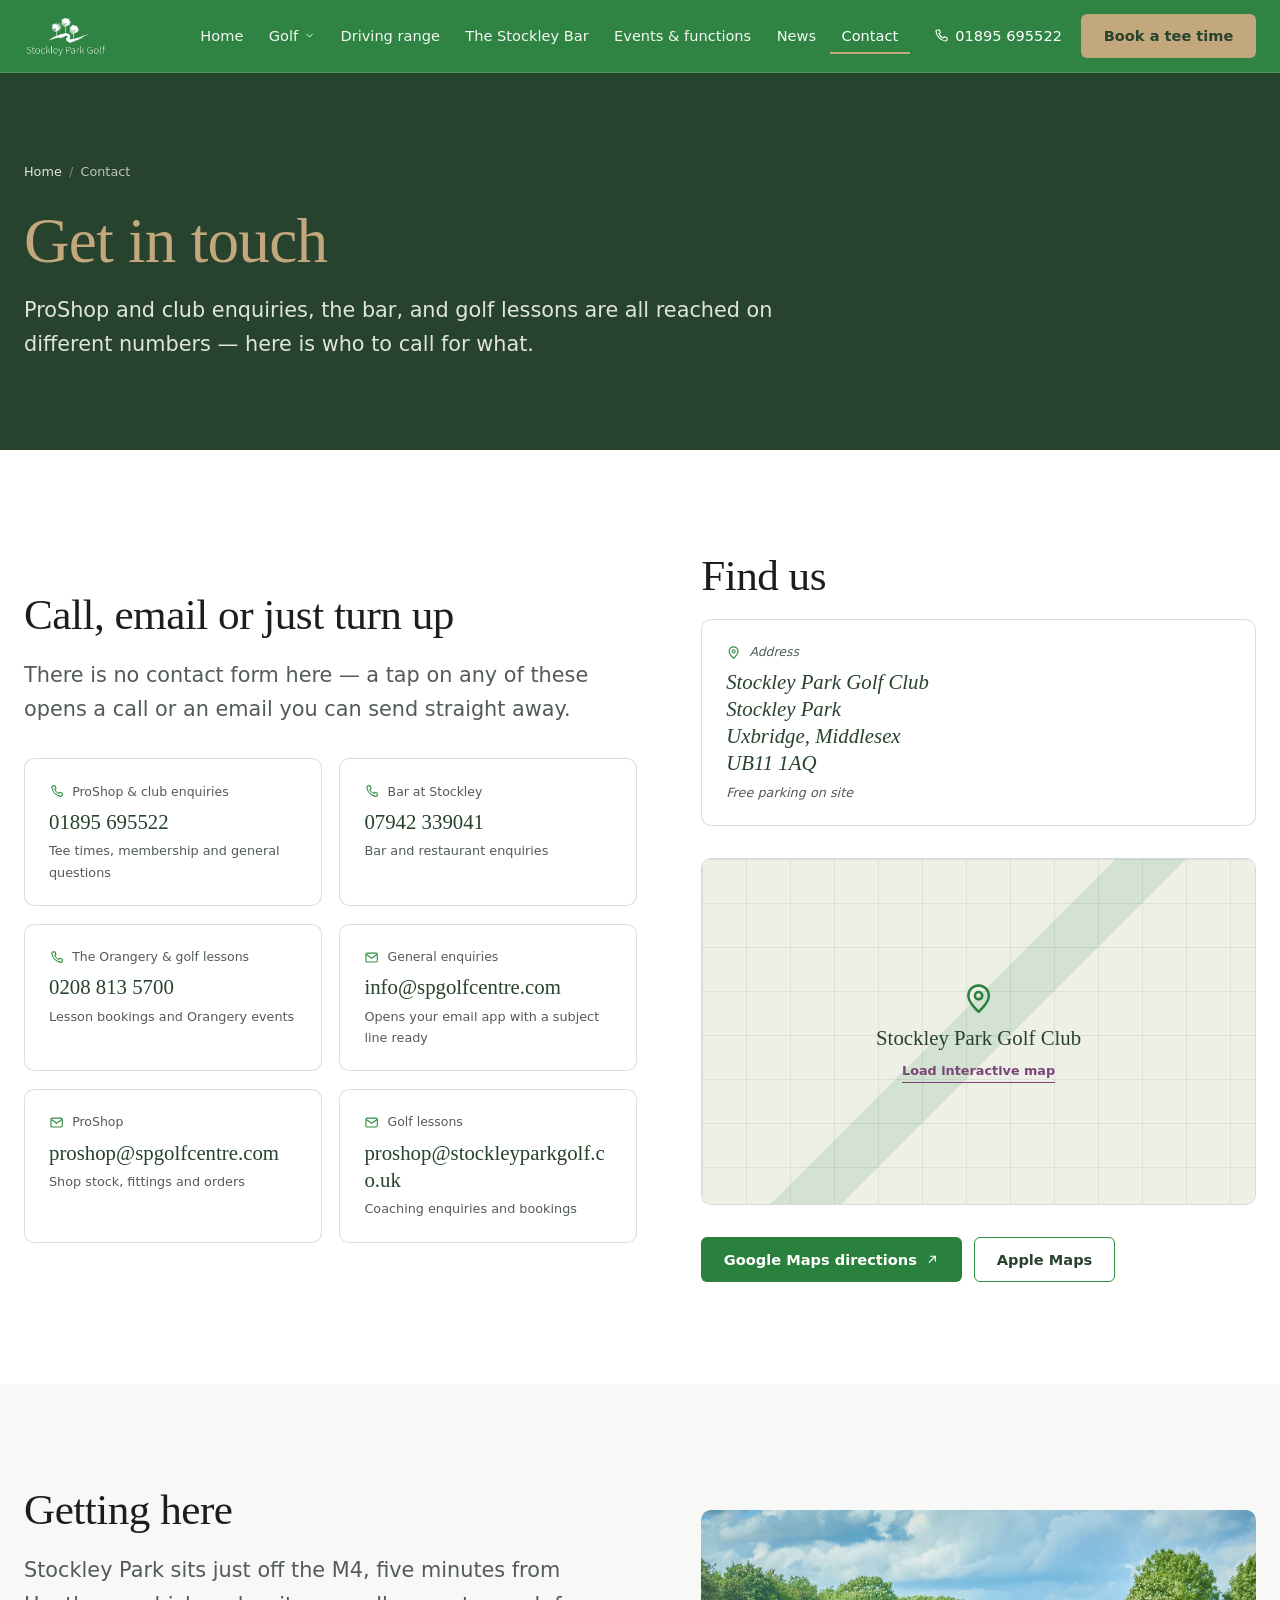
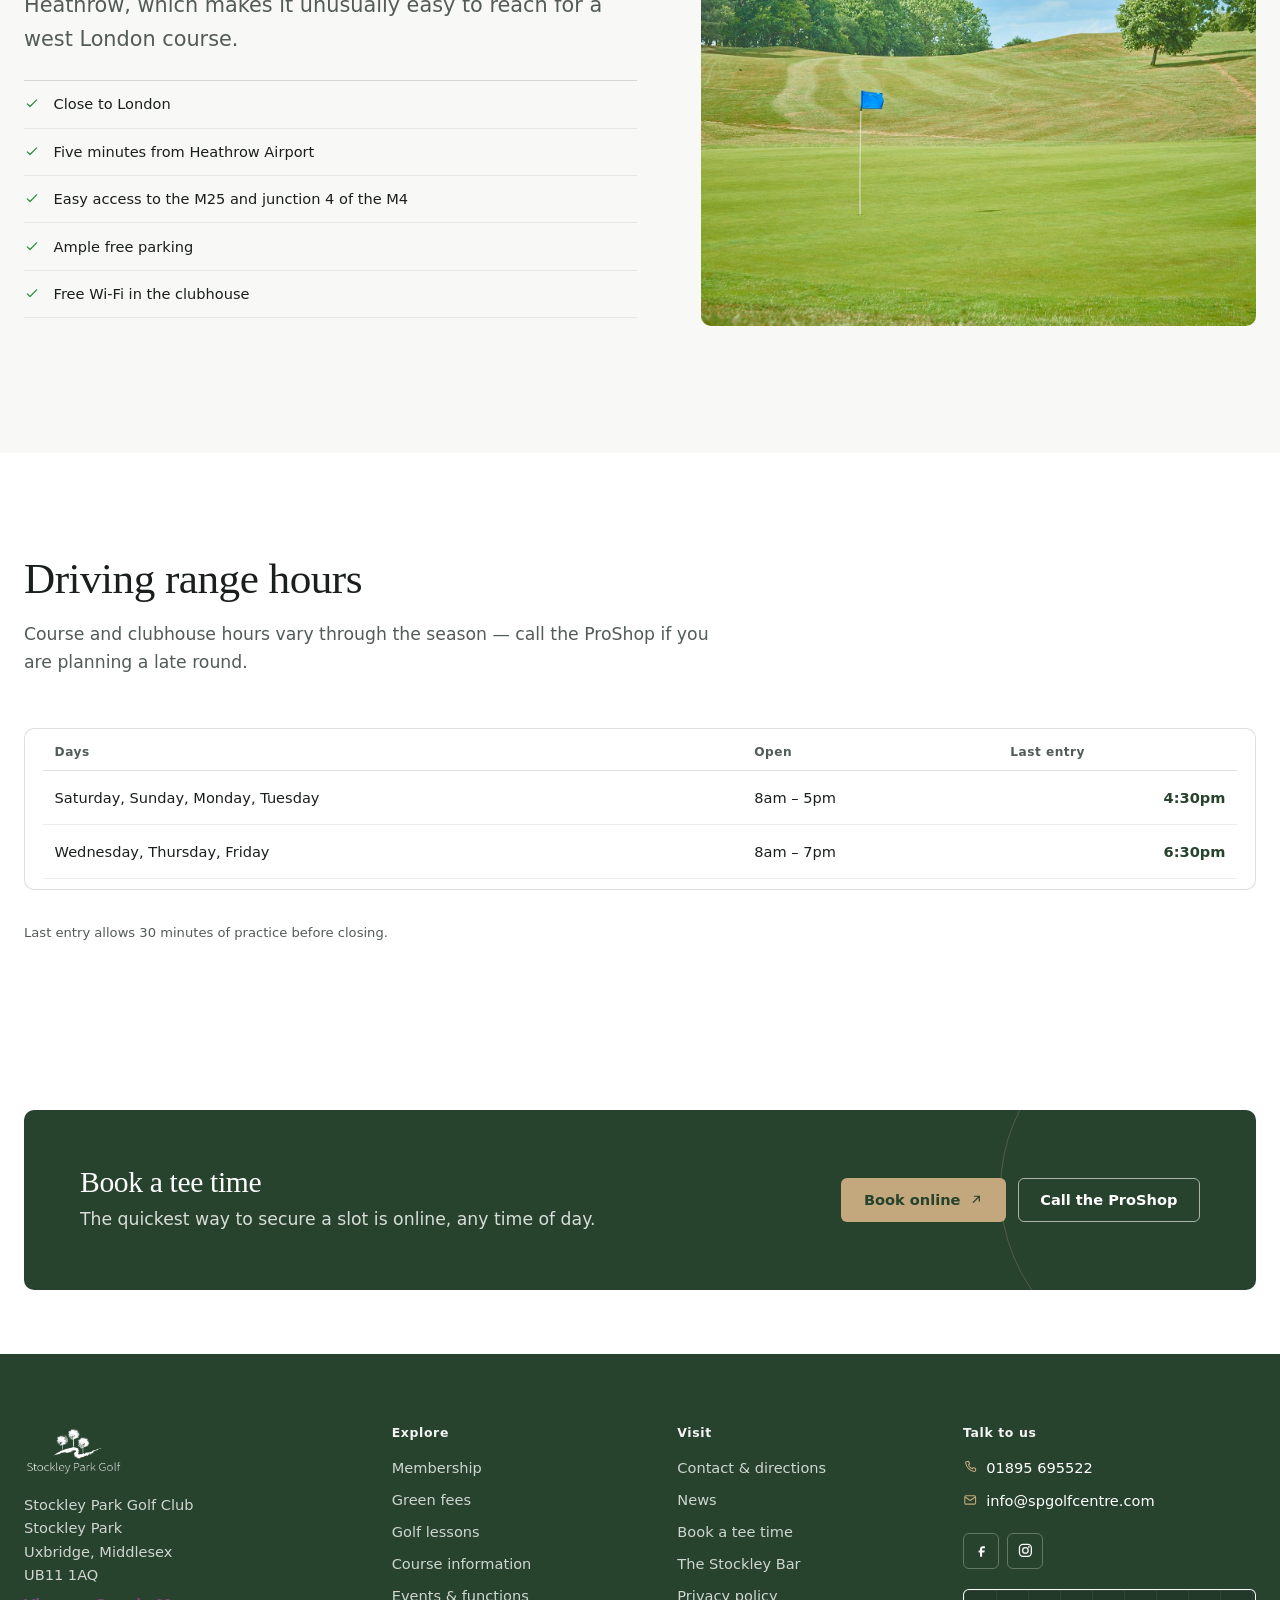
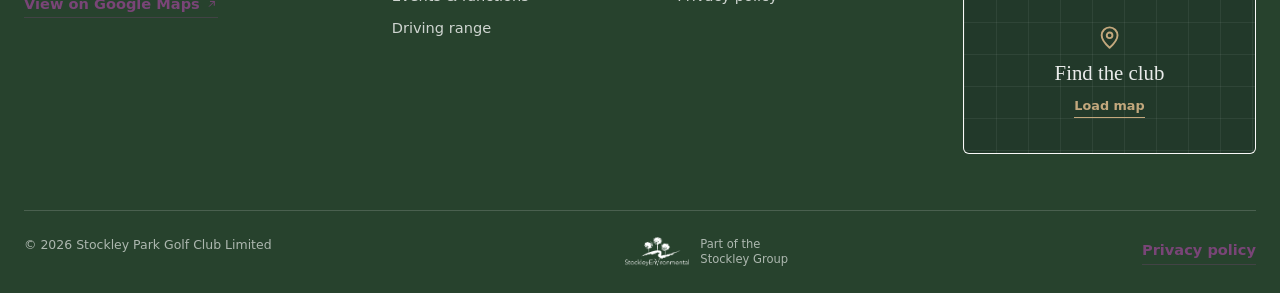
==== contact.html @ f437d53a "init" ====
<!DOCTYPE html>
<html lang="en-GB">
<head>
<meta charset="utf-8">
<meta name="viewport" content="width=device-width, initial-scale=1">
<title>Contact &amp; Directions | Stockley Park Golf, Uxbridge UB11 1AQ</title>
<meta name="description" content="Call Stockley Park Golf on 01895 695522, email the club, or find us at Stockley Park, Uxbridge, UB11 1AQ — five minutes from Heathrow and junction 4 of the M4.">
<link rel="canonical" href="https://www.stockleyparkgolf.co.uk/contact">
<meta name="theme-color" content="#2a803d">
<meta property="og:type" content="website">
<meta property="og:title" content="Contact &amp; Directions | Stockley Park Golf">
<meta property="og:description" content="Stockley Park, Uxbridge, Middlesex, UB11 1AQ. Five minutes from Heathrow, with easy access to the M25 and junction 4 of the M4.">
<meta property="og:image" content="assets/images/course-putting-green.jpg">
<link rel="icon" href="assets/images/icon-32.png" sizes="32x32" type="image/png">
<link rel="apple-touch-icon" href="assets/images/icon-180.png">
<link rel="stylesheet" href="css/styles.css">
<script defer src="js/main.js"></script>
<script type="application/ld+json">
{
  "@context": "https://schema.org",
  "@type": "GolfCourse",
  "name": "Stockley Park Golf Club",
  "url": "https://www.stockleyparkgolf.co.uk/contact",
  "telephone": "+441895695522",
  "email": "info@spgolfcentre.com",
  "address": {
    "@type": "PostalAddress",
    "streetAddress": "Stockley Park",
    "addressLocality": "Uxbridge",
    "addressRegion": "Middlesex",
    "postalCode": "UB11 1AQ",
    "addressCountry": "GB"
  },
  "geo": { "@type": "GeoCoordinates", "latitude": 51.5132155, "longitude": -0.4440041 }
}
</script>
</head>
<body>
<a class="skip-link" href="#main">Skip to main content</a>

<header class="site-header">
  <div class="wrap site-header__bar">
    <a class="brand" href="index.html">
      <img src="assets/images/stockley-park-golf-logo.png" alt="Stockley Park Golf" width="600" height="294" fetchpriority="high" decoding="async">
    </a>

    <button class="nav-trigger" type="button" aria-expanded="false" aria-controls="site-nav">
      <svg viewBox="0 0 24 24" fill="none" stroke="currentColor" stroke-width="1.8" aria-hidden="true"><path d="M3 6h18M3 12h18M3 18h18" stroke-linecap="round"/></svg>
      Menu
    </button>

    <nav class="site-nav" id="site-nav" aria-label="Main">
      <button class="nav-close" type="button" aria-label="Close menu">
        <svg viewBox="0 0 24 24" fill="none" stroke="currentColor" stroke-width="1.8" aria-hidden="true"><path d="M6 6l12 12M18 6L6 18" stroke-linecap="round"/></svg>
      </button>

      <ul class="nav-list">
        <li><a class="nav-link" href="index.html">Home</a></li>
        <li class="nav-item nav-item--has-menu" data-open="false">
          <button class="nav-toggle" type="button" aria-expanded="false">
            Golf
            <svg viewBox="0 0 24 24" fill="none" stroke="currentColor" stroke-width="2" aria-hidden="true"><path d="M6 9l6 6 6-6" stroke-linecap="round" stroke-linejoin="round"/></svg>
          </button>
          <ul class="nav-menu">
            <li><a href="membership.html">Membership</a></li>
            <li><a href="green-fees.html">Green fees</a></li>
            <li><a href="golf-lessons.html">Golf lessons</a></li>
            <li><a href="index.html#course">Course information</a></li>
            <li><a href="https://spgolfcentre.uk/" target="_blank" rel="noopener noreferrer">Golf days<span class="nav-menu__note">Opens spgolfcentre.uk</span></a></li>
            <li><a href="https://spgolfcentre.uk/safe-guarding" target="_blank" rel="noopener noreferrer">Safeguarding<span class="nav-menu__note">Opens spgolfcentre.uk</span></a></li>
            <li><a href="https://spgolfcentre.uk/club-policies" target="_blank" rel="noopener noreferrer">Club policies<span class="nav-menu__note">Opens spgolfcentre.uk</span></a></li>
          </ul>
        </li>
        <li><a class="nav-link" href="index.html#practice">Driving range</a></li>
        <li><a class="nav-link" href="https://spgolfcentre.uk/" target="_blank" rel="noopener noreferrer">The Stockley Bar</a></li>
        <li><a class="nav-link" href="events-functions.html">Events &amp; functions</a></li>
        <li><a class="nav-link" href="news.html">News</a></li>
        <li><a class="nav-link" href="contact.html" aria-current="page">Contact</a></li>
      </ul>

      <div class="header-actions">
        <a class="header-tel" href="tel:+441895695522">
          <svg viewBox="0 0 24 24" fill="none" stroke="currentColor" stroke-width="1.7" aria-hidden="true"><path d="M6.5 3h3l1.5 4-2 1.5a12 12 0 006.5 6.5l1.5-2 4 1.5v3a2 2 0 01-2.2 2A17 17 0 014.5 5.2 2 2 0 016.5 3z" stroke-linecap="round" stroke-linejoin="round"/></svg>
          <span class="header-tel__label">01895 695522</span>
        </a>
        <a class="btn btn--accent" href="https://spgolfcentre.uk/" target="_blank" rel="noopener noreferrer">Book a tee time</a>
      </div>
    </nav>
  </div>
</header>

<button class="nav-scrim" type="button" aria-label="Close menu" tabindex="-1" data-open="false"></button>

<main id="main">

  <section class="page-hero" aria-labelledby="page-title">
    <div class="wrap">
      <ol class="breadcrumb">
        <li><a href="index.html">Home</a></li>
        <li>Contact</li>
      </ol>
      <h1 id="page-title">Get in touch</h1>
      <p>ProShop and club enquiries, the bar, and golf lessons are all reached on different numbers &mdash; here is who to call for what.</p>
    </div>
  </section>

  <section class="section" aria-labelledby="call-title">
    <div class="wrap split">
      <div class="split__body">
        <h2 id="call-title">Call, email or just turn up</h2>
        <p class="lede">There is no contact form here &mdash; a tap on any of these opens a call or an email you can send straight away.</p>
        <div class="contact-grid mt-2">
          <a class="action-card" href="tel:+441895695522">
            <span class="action-card__label">
              <svg viewBox="0 0 24 24" fill="none" stroke="currentColor" stroke-width="1.8" aria-hidden="true"><path d="M6.5 3h3l1.5 4-2 1.5a12 12 0 006.5 6.5l1.5-2 4 1.5v3a2 2 0 01-2.2 2A17 17 0 014.5 5.2 2 2 0 016.5 3z" stroke-linecap="round" stroke-linejoin="round"/></svg>
              ProShop &amp; club enquiries
            </span>
            <span class="action-card__value">01895 695522</span>
            <span class="action-card__note">Tee times, membership and general questions</span>
          </a>

          <a class="action-card" href="tel:+447942339041">
            <span class="action-card__label">
              <svg viewBox="0 0 24 24" fill="none" stroke="currentColor" stroke-width="1.8" aria-hidden="true"><path d="M6.5 3h3l1.5 4-2 1.5a12 12 0 006.5 6.5l1.5-2 4 1.5v3a2 2 0 01-2.2 2A17 17 0 014.5 5.2 2 2 0 016.5 3z" stroke-linecap="round" stroke-linejoin="round"/></svg>
              Bar at Stockley
            </span>
            <span class="action-card__value">07942 339041</span>
            <span class="action-card__note">Bar and restaurant enquiries</span>
          </a>

          <a class="action-card" href="tel:+442088135700">
            <span class="action-card__label">
              <svg viewBox="0 0 24 24" fill="none" stroke="currentColor" stroke-width="1.8" aria-hidden="true"><path d="M6.5 3h3l1.5 4-2 1.5a12 12 0 006.5 6.5l1.5-2 4 1.5v3a2 2 0 01-2.2 2A17 17 0 014.5 5.2 2 2 0 016.5 3z" stroke-linecap="round" stroke-linejoin="round"/></svg>
              The Orangery &amp; golf lessons
            </span>
            <span class="action-card__value">0208 813 5700</span>
            <span class="action-card__note">Lesson bookings and Orangery events</span>
          </a>

          <a class="action-card" href="mailto:info@spgolfcentre.com?subject=Website%20enquiry">
            <span class="action-card__label">
              <svg viewBox="0 0 24 24" fill="none" stroke="currentColor" stroke-width="1.8" aria-hidden="true"><rect x="3" y="5" width="18" height="14" rx="2"/><path d="M3.5 7l8.5 6 8.5-6" stroke-linejoin="round"/></svg>
              General enquiries
            </span>
            <span class="action-card__value">info@spgolfcentre.com</span>
            <span class="action-card__note">Opens your email app with a subject line ready</span>
          </a>

          <a class="action-card" href="mailto:proshop@spgolfcentre.com?subject=ProShop%20enquiry">
            <span class="action-card__label">
              <svg viewBox="0 0 24 24" fill="none" stroke="currentColor" stroke-width="1.8" aria-hidden="true"><rect x="3" y="5" width="18" height="14" rx="2"/><path d="M3.5 7l8.5 6 8.5-6" stroke-linejoin="round"/></svg>
              ProShop
            </span>
            <span class="action-card__value">proshop@spgolfcentre.com</span>
            <span class="action-card__note">Shop stock, fittings and orders</span>
          </a>

          <a class="action-card" href="mailto:proshop@stockleyparkgolf.co.uk?subject=Golf%20lesson%20booking">
            <span class="action-card__label">
              <svg viewBox="0 0 24 24" fill="none" stroke="currentColor" stroke-width="1.8" aria-hidden="true"><rect x="3" y="5" width="18" height="14" rx="2"/><path d="M3.5 7l8.5 6 8.5-6" stroke-linejoin="round"/></svg>
              Golf lessons
            </span>
            <span class="action-card__value">proshop@stockleyparkgolf.co.uk</span>
            <span class="action-card__note">Coaching enquiries and bookings</span>
          </a>
        </div>
      </div>

      <div class="split__body">
        <h2>Find us</h2>
        <address class="action-card action-card--static">
          <span class="action-card__label">
            <svg viewBox="0 0 24 24" fill="none" stroke="currentColor" stroke-width="1.8" aria-hidden="true"><path d="M12 21s7-6.2 7-11a7 7 0 10-14 0c0 4.8 7 11 7 11z" stroke-linejoin="round"/><circle cx="12" cy="10" r="2.5"/></svg>
            Address
          </span>
          <span class="action-card__value">Stockley Park Golf Club<br>Stockley Park<br>Uxbridge, Middlesex<br>UB11 1AQ</span>
          <span class="action-card__note">Free parking on site</span>
        </address>

        <div class="map-embed mt-2">
          <button class="map-facade" type="button" data-map="https://www.google.com/maps?q=Stockley+Park+Golf+Club,+UB11+1AQ&output=embed" data-map-title="Map showing Stockley Park Golf Club">
            <svg class="map-facade__pin" viewBox="0 0 24 24" fill="none" stroke="currentColor" stroke-width="1.7" aria-hidden="true"><path d="M12 21s7-6.2 7-11a7 7 0 10-14 0c0 4.8 7 11 7 11z" stroke-linejoin="round"/><circle cx="12" cy="10" r="2.5"/></svg>
            <span class="map-facade__title">Stockley Park Golf Club</span>
            <span class="map-facade__hint">Load interactive map</span>
          </button>
        </div>

        <div class="btn-row mt-2">
          <a class="btn" href="https://goo.gl/maps/DQpcZaVWkv3JSQPa6" target="_blank" rel="noopener noreferrer">
            Google Maps directions
            <svg viewBox="0 0 24 24" fill="none" stroke="currentColor" stroke-width="2" aria-hidden="true"><path d="M7 17L17 7M9 7h8v8" stroke-linecap="round" stroke-linejoin="round"/></svg>
          </a>
          <a class="btn btn--outline" href="https://maps.apple.com/?q=Stockley+Park+Golf+Club,+UB11+1AQ" target="_blank" rel="noopener noreferrer">Apple Maps</a>
        </div>
      </div>
    </div>
  </section>

  <section class="section section--alt" aria-labelledby="directions-title">
    <div class="wrap split split--reverse">
      <div class="split__media">
        <img src="assets/images/course-putting-green.jpg" alt="The approach to a green at Stockley Park with trees behind" width="1600" height="1068" loading="lazy" decoding="async">
      </div>
      <div class="split__body">
        <h2 id="directions-title">Getting here</h2>
        <p class="lede">Stockley Park sits just off the M4, five minutes from Heathrow, which makes it unusually easy to reach for a west London course.</p>
        <ul class="rule-list">
          <li>
            <svg viewBox="0 0 24 24" fill="none" stroke="currentColor" stroke-width="2" aria-hidden="true"><path d="M5 13l4 4L19 7" stroke-linecap="round" stroke-linejoin="round"/></svg>
            Close to London
          </li>
          <li>
            <svg viewBox="0 0 24 24" fill="none" stroke="currentColor" stroke-width="2" aria-hidden="true"><path d="M5 13l4 4L19 7" stroke-linecap="round" stroke-linejoin="round"/></svg>
            Five minutes from Heathrow Airport
          </li>
          <li>
            <svg viewBox="0 0 24 24" fill="none" stroke="currentColor" stroke-width="2" aria-hidden="true"><path d="M5 13l4 4L19 7" stroke-linecap="round" stroke-linejoin="round"/></svg>
            Easy access to the M25 and junction 4 of the M4
          </li>
          <li>
            <svg viewBox="0 0 24 24" fill="none" stroke="currentColor" stroke-width="2" aria-hidden="true"><path d="M5 13l4 4L19 7" stroke-linecap="round" stroke-linejoin="round"/></svg>
            Ample free parking
          </li>
          <li>
            <svg viewBox="0 0 24 24" fill="none" stroke="currentColor" stroke-width="2" aria-hidden="true"><path d="M5 13l4 4L19 7" stroke-linecap="round" stroke-linejoin="round"/></svg>
            Free Wi-Fi in the clubhouse
          </li>
        </ul>
      </div>
    </div>
  </section>

  <section class="section" aria-labelledby="hours-title">
    <div class="wrap">
      <div class="section-head">
        <h2 id="hours-title">Driving range hours</h2>
        <p>Course and clubhouse hours vary through the season &mdash; call the ProShop if you are planning a late round.</p>
      </div>

      <div class="table-wrap">
        <table class="data-table">
          <caption class="visually-hidden">BigShots driving range opening hours</caption>
          <thead>
            <tr>
              <th scope="col">Days</th>
              <th scope="col">Open</th>
              <th scope="col">Last entry</th>
            </tr>
          </thead>
          <tbody>
            <tr>
              <th scope="row">Saturday, Sunday, Monday, Tuesday</th>
              <td data-label="Open">8am &ndash; 5pm</td>
              <td data-label="Last entry">4:30pm</td>
            </tr>
            <tr>
              <th scope="row">Wednesday, Thursday, Friday</th>
              <td data-label="Open">8am &ndash; 7pm</td>
              <td data-label="Last entry">6:30pm</td>
            </tr>
          </tbody>
        </table>
      </div>
      <p class="note mt-2">Last entry allows 30 minutes of practice before closing.</p>
    </div>
  </section>

  <div class="wrap section section--tight">
    <section class="cta-band" aria-labelledby="cta-title">
      <div>
        <h2 id="cta-title">Book a tee time</h2>
        <p>The quickest way to secure a slot is online, any time of day.</p>
      </div>
      <div class="btn-row">
        <a class="btn btn--accent" href="https://spgolfcentre.uk/" target="_blank" rel="noopener noreferrer">
          Book online
          <svg viewBox="0 0 24 24" fill="none" stroke="currentColor" stroke-width="2" aria-hidden="true"><path d="M7 17L17 7M9 7h8v8" stroke-linecap="round" stroke-linejoin="round"/></svg>
        </a>
        <a class="btn btn--ghost" href="tel:+441895695522">Call the ProShop</a>
      </div>
    </section>
  </div>

</main>

<footer class="site-footer">
  <div class="wrap">
    <div class="footer-grid">
      <div class="footer-brand">
        <img src="assets/images/stockley-park-golf-logo.png" alt="Stockley Park Golf" width="600" height="294" loading="lazy" decoding="async">
        <p>Stockley Park Golf Club<br>Stockley Park<br>Uxbridge, Middlesex<br>UB11 1AQ</p>
        <p class="mt-2"><a class="link-arrow" href="https://goo.gl/maps/DQpcZaVWkv3JSQPa6" target="_blank" rel="noopener noreferrer">View on Google Maps
          <svg viewBox="0 0 24 24" fill="none" stroke="currentColor" stroke-width="2" aria-hidden="true"><path d="M7 17L17 7M9 7h8v8" stroke-linecap="round" stroke-linejoin="round"/></svg>
        </a></p>
      </div>

      <div class="footer-col">
        <h2>Explore</h2>
        <ul class="footer-links">
          <li><a href="membership.html">Membership</a></li>
          <li><a href="green-fees.html">Green fees</a></li>
          <li><a href="golf-lessons.html">Golf lessons</a></li>
          <li><a href="index.html#course">Course information</a></li>
          <li><a href="events-functions.html">Events &amp; functions</a></li>
          <li><a href="index.html#practice">Driving range</a></li>
        </ul>
      </div>

      <div class="footer-col">
        <h2>Visit</h2>
        <ul class="footer-links">
          <li><a href="contact.html">Contact &amp; directions</a></li>
          <li><a href="news.html">News</a></li>
          <li><a href="https://spgolfcentre.uk/" target="_blank" rel="noopener noreferrer">Book a tee time</a></li>
          <li><a href="https://spgolfcentre.uk/" target="_blank" rel="noopener noreferrer">The Stockley Bar</a></li>
          <li><a href="privacy-policy.html">Privacy policy</a></li>
        </ul>
      </div>

      <div class="footer-col footer-map-col">
        <h2>Talk to us</h2>
        <ul class="footer-contact">
          <li>
            <svg viewBox="0 0 24 24" fill="none" stroke="currentColor" stroke-width="1.8" aria-hidden="true"><path d="M6.5 3h3l1.5 4-2 1.5a12 12 0 006.5 6.5l1.5-2 4 1.5v3a2 2 0 01-2.2 2A17 17 0 014.5 5.2 2 2 0 016.5 3z" stroke-linecap="round" stroke-linejoin="round"/></svg>
            <a href="tel:+441895695522">01895 695522</a>
          </li>
          <li>
            <svg viewBox="0 0 24 24" fill="none" stroke="currentColor" stroke-width="1.8" aria-hidden="true"><rect x="3" y="5" width="18" height="14" rx="2"/><path d="M3.5 7l8.5 6 8.5-6" stroke-linejoin="round"/></svg>
            <a href="mailto:info@spgolfcentre.com?subject=Website%20enquiry">info@spgolfcentre.com</a>
          </li>
        </ul>
        <ul class="social">
          <li><a href="https://www.facebook.com/stockleyparkgolfcourse" target="_blank" rel="noopener noreferrer" aria-label="Stockley Park Golf on Facebook">
            <svg viewBox="0 0 24 24" fill="currentColor" aria-hidden="true"><path d="M14 9h3V6h-3c-2.2 0-4 1.8-4 4v2H8v3h2v6h3v-6h3l1-3h-4v-2c0-.6.4-1 1-1z"/></svg>
          </a></li>
          <li><a href="https://www.instagram.com/stockleyparkgolf" target="_blank" rel="noopener noreferrer" aria-label="Stockley Park Golf on Instagram">
            <svg viewBox="0 0 24 24" fill="none" stroke="currentColor" stroke-width="1.8" aria-hidden="true"><rect x="3.5" y="3.5" width="17" height="17" rx="5"/><circle cx="12" cy="12" r="4"/><circle cx="17" cy="7" r="1.2" fill="currentColor" stroke="none"/></svg>
          </a></li>
        </ul>

        <div class="map-embed footer-map">
          <button class="map-facade" type="button" data-map="https://www.google.com/maps?q=Stockley+Park+Golf+Club,+UB11+1AQ&output=embed" data-map-title="Map showing Stockley Park Golf Club">
            <svg class="map-facade__pin" viewBox="0 0 24 24" fill="none" stroke="currentColor" stroke-width="1.7" aria-hidden="true"><path d="M12 21s7-6.2 7-11a7 7 0 10-14 0c0 4.8 7 11 7 11z" stroke-linejoin="round"/><circle cx="12" cy="10" r="2.5"/></svg>
            <span class="map-facade__title">Find the club</span>
            <span class="map-facade__hint">Load map</span>
          </button>
        </div>
      </div>
    </div>

    <div class="footer-bottom">
      <p>&copy; <span data-year>2026</span> Stockley Park Golf Club Limited</p>
      <div class="footer-group">
        <img src="assets/images/stockley-group-se-logo-white.png" alt="Stockley Environmental" width="589" height="273" loading="lazy" decoding="async">
        <span>Part of the Stockley Group</span>
      </div>
      <p><a class="link-arrow" href="privacy-policy.html">Privacy policy</a></p>
    </div>
  </div>
</footer>
</body>
</html>
---- css/styles.css ----
/* ==========================================================================
   Stockley Park Golf — design system
   Palette, type and layout are taken from the club's own identity:
   course green, deep pine, the plum used on its buttons, and the tan used
   for display type on the dark green panels.
   ========================================================================== */

:root {
  /* Brand — sampled from the live site */
  --color-primary: #2f8f44;
  --color-primary-deep: #2a803d; /* AA-safe variant of the header green for text-bearing surfaces */
  --color-primary-ink: #27422d;
  --color-accent: #c3a87d;
  --color-accent-soft: #e6dbc5;
  --color-plum: #794577;

  /* Neutrals */
  --color-ink: #1a1f1d;
  --color-muted: #525b58;
  --color-surface: #ffffff;
  --color-surface-alt: #f8f8f6;
  --color-line: rgba(39, 66, 45, 0.16);
  --color-line-soft: rgba(39, 66, 45, 0.09);

  /* Type */
  --font-display: "Iowan Old Style", "Palatino Linotype", Palatino, Georgia,
    "Times New Roman", serif;
  --font-sans: system-ui, -apple-system, "Segoe UI", Roboto, "Helvetica Neue",
    Arial, sans-serif;

  --step--1: clamp(0.83rem, 0.8rem + 0.14vw, 0.92rem);
  --step-0: clamp(1rem, 0.96rem + 0.2vw, 1.08rem);
  --step-1: clamp(1.12rem, 1.05rem + 0.35vw, 1.3rem);
  --step-2: clamp(1.4rem, 1.22rem + 0.8vw, 1.85rem);
  --step-3: clamp(1.8rem, 1.42rem + 1.6vw, 2.7rem);
  --step-4: clamp(2.3rem, 1.55rem + 3vw, 4rem);

  /* Space & shape */
  --wrap: 1280px;
  --gutter: 1.5rem;
  --section-y: clamp(4rem, 8vw, 7rem);
  --radius-sm: 6px;
  --radius: 10px;
  --radius-lg: 14px;
  --lift: 0 14px 30px -22px rgba(39, 66, 45, 0.7);
  --lift-hover: 0 22px 40px -24px rgba(39, 66, 45, 0.75);

  --header-h: 4.5rem;
}

/* ==========================================================================
   Base
   ========================================================================== */

*,
*::before,
*::after {
  box-sizing: border-box;
}

html {
  -webkit-text-size-adjust: 100%;
  scroll-behavior: smooth;
  overflow-x: clip;
}

body {
  margin: 0;
  background: var(--color-surface);
  color: var(--color-ink);
  font-family: var(--font-sans);
  font-size: var(--step-0);
  line-height: 1.65;
  -webkit-font-smoothing: antialiased;
  text-rendering: optimizeLegibility;
  overflow-x: clip;
  -webkit-tap-highlight-color: rgba(47, 143, 68, 0.18);
}

img,
picture,
svg {
  display: block;
  max-width: 100%;
}

img {
  height: auto;
}

h1,
h2,
h3,
h4 {
  font-family: var(--font-display);
  font-weight: 400;
  letter-spacing: -0.012em;
  line-height: 1.12;
  margin: 0;
  text-wrap: balance;
}

h1 {
  font-size: var(--step-4);
}
h2 {
  font-size: var(--step-3);
}
h3 {
  font-size: var(--step-2);
  line-height: 1.24;
}
h4 {
  font-family: var(--font-sans);
  font-size: var(--step-0);
  font-weight: 600;
  line-height: 1.4;
}

p {
  margin: 0 0 1.1em;
  text-wrap: pretty;
}

p:last-child {
  margin-bottom: 0;
}

a {
  color: inherit;
  text-decoration-thickness: 1px;
  text-underline-offset: 0.22em;
}

ul,
ol {
  margin: 0 0 1.1em;
  padding-left: 1.15em;
}

li + li {
  margin-top: 0.35em;
}

strong {
  font-weight: 600;
}

:focus-visible {
  outline: 3px solid var(--color-plum);
  outline-offset: 3px;
  border-radius: 3px;
}

::selection {
  background: var(--color-accent-soft);
  color: var(--color-primary-ink);
}

/* Below the header, so anchors never land under the sticky bar */
[id] {
  scroll-margin-top: calc(var(--header-h) + 1.5rem);
}

/* ==========================================================================
   Layout
   ========================================================================== */

.wrap {
  width: min(100% - (var(--gutter) * 2), var(--wrap));
  margin-inline: auto;
}

.wrap--narrow {
  width: min(100% - (var(--gutter) * 2), 76ch);
  margin-inline: auto;
}

.section {
  padding-block: var(--section-y);
}

.section--tight {
  padding-block: clamp(2.5rem, 5vw, 4rem);
}

.section--alt {
  background: var(--color-surface-alt);
}

.section--pine {
  background: var(--color-primary-ink);
  color: #fff;
}

.section--pine .lede,
.section--pine p {
  color: rgba(255, 255, 255, 0.82);
}

.lede {
  font-size: var(--step-1);
  color: var(--color-muted);
  max-width: 60ch;
}

.section-head {
  max-width: 64ch;
  margin-bottom: clamp(2rem, 4vw, 3.25rem);
}

.section-head p {
  margin-top: 1rem;
  color: var(--color-muted);
}

.section-head--split {
  max-width: none;
  display: flex;
  flex-wrap: wrap;
  align-items: end;
  justify-content: space-between;
  gap: 1.5rem 3rem;
}

.section-head--split > div {
  max-width: 60ch;
}

.surface-rule {
  border: 0;
  border-top: 1px solid var(--color-line);
  margin: 0;
}

/* ==========================================================================
   Skip link
   ========================================================================== */

.skip-link {
  position: fixed;
  top: 0.5rem;
  left: 0.5rem;
  z-index: 200;
  transform: translateY(-160%);
  background: var(--color-surface);
  color: var(--color-primary-ink);
  padding: 0.7rem 1.1rem;
  border-radius: var(--radius-sm);
  font-weight: 600;
  text-decoration: none;
}

.skip-link:focus-visible {
  transform: none;
}

/* ==========================================================================
   Header
   ========================================================================== */

.site-header {
  position: sticky;
  top: 0;
  z-index: 100;
  background: rgba(42, 128, 61, 0.97);
  -webkit-backdrop-filter: saturate(1.4) blur(10px);
  backdrop-filter: saturate(1.4) blur(10px);
  border-bottom: 1px solid rgba(255, 255, 255, 0.14);
  color: #fff;
}

.site-header.is-stuck {
  box-shadow: 0 10px 30px -22px rgba(15, 26, 19, 0.9);
}

.site-header__bar {
  display: flex;
  align-items: center;
  gap: 1.5rem;
  min-height: var(--header-h);
}

.brand {
  display: flex;
  align-items: center;
  gap: 0.75rem;
  text-decoration: none;
  flex-shrink: 0;
}

.brand img {
  width: auto;
  height: 2.6rem;
  aspect-ratio: 600 / 294;
}

.brand__name {
  display: none;
  font-family: var(--font-display);
  font-size: 1.05rem;
  line-height: 1.1;
}

/* Primary nav */
.site-nav {
  margin-left: auto;
  display: flex;
  align-items: center;
  gap: 0.35rem;
}

.nav-list {
  display: flex;
  align-items: center;
  gap: 0.15rem;
  list-style: none;
  margin: 0;
  padding: 0;
}

.nav-list > li {
  margin: 0;
  position: relative;
}

.nav-link,
.nav-toggle {
  display: inline-flex;
  align-items: center;
  gap: 0.35rem;
  padding: 0.55rem 0.72rem;
  border: 0;
  border-radius: var(--radius-sm);
  background: transparent;
  color: rgba(255, 255, 255, 0.94);
  font: inherit;
  font-size: var(--step--1);
  font-weight: 500;
  line-height: 1.2;
  text-decoration: none;
  cursor: pointer;
  touch-action: manipulation;
  transition: background-color 0.18s ease, color 0.18s ease;
}

.nav-link:hover,
.nav-toggle:hover {
  background: rgba(255, 255, 255, 0.14);
  color: #fff;
}

.nav-link[aria-current="page"] {
  color: #fff;
  box-shadow: inset 0 -2px 0 var(--color-accent);
  border-radius: var(--radius-sm) var(--radius-sm) 0 0;
}

.nav-toggle svg {
  width: 0.7rem;
  height: 0.7rem;
  transition: transform 0.2s ease;
}

.nav-item[data-open="true"] > .nav-toggle svg {
  transform: rotate(180deg);
}

/* Dropdown */
.nav-menu {
  position: absolute;
  top: calc(100% + 0.4rem);
  left: 0;
  min-width: 15.5rem;
  margin: 0;
  padding: 0.45rem;
  list-style: none;
  background: var(--color-surface);
  color: var(--color-ink);
  border: 1px solid var(--color-line);
  border-radius: var(--radius);
  box-shadow: 0 26px 50px -30px rgba(15, 26, 19, 0.65);
  display: none;
}

.nav-item[data-open="true"] > .nav-menu {
  display: block;
}

.nav-menu li {
  margin: 0;
}

.nav-menu a {
  display: block;
  padding: 0.6rem 0.7rem;
  border-radius: var(--radius-sm);
  font-size: var(--step--1);
  text-decoration: none;
  color: var(--color-ink);
  transition: background-color 0.16s ease, color 0.16s ease;
}

.nav-menu a:hover {
  background: var(--color-surface-alt);
  color: var(--color-plum);
}

.nav-menu .nav-menu__note {
  display: block;
  font-size: 0.75rem;
  color: var(--color-muted);
  margin-top: 0.1rem;
}

@media (hover: hover) and (pointer: fine) {
  .nav-item:hover > .nav-menu,
  .nav-item:focus-within > .nav-menu {
    display: block;
  }
}

/* Header actions */
.header-actions {
  display: flex;
  align-items: center;
  gap: 0.6rem;
  margin-left: 0.5rem;
}

.header-tel {
  display: inline-flex;
  align-items: center;
  gap: 0.4rem;
  padding: 0.5rem 0.6rem;
  color: #fff;
  font-size: var(--step--1);
  font-weight: 500;
  text-decoration: none;
  border-radius: var(--radius-sm);
  white-space: nowrap;
  transition: background-color 0.18s ease;
}

.header-tel:hover {
  background: rgba(255, 255, 255, 0.14);
}

.header-tel svg {
  width: 1rem;
  height: 1rem;
}

.nav-close,
.nav-trigger {
  display: none;
}

/* ==========================================================================
   Buttons
   ========================================================================== */

.btn {
  display: inline-flex;
  align-items: center;
  justify-content: center;
  gap: 0.5rem;
  padding: 0.78rem 1.35rem;
  border: 1px solid transparent;
  border-radius: var(--radius-sm);
  background: var(--color-primary-deep);
  color: #fff;
  font-family: var(--font-sans);
  font-size: var(--step--1);
  font-weight: 600;
  line-height: 1.2;
  text-decoration: none;
  cursor: pointer;
  touch-action: manipulation;
  transition: background-color 0.18s ease, border-color 0.18s ease,
    transform 0.18s ease, box-shadow 0.18s ease, color 0.18s ease;
}

.btn:hover {
  background: var(--color-primary);
  transform: translateY(-2px);
  box-shadow: var(--lift-hover);
}

.btn:active {
  transform: translateY(0);
}

.btn svg {
  width: 1em;
  height: 1em;
  flex-shrink: 0;
}

.btn--accent {
  background: var(--color-accent);
  color: var(--color-primary-ink);
}

.btn--accent:hover {
  background: #d2ba94;
}

.btn--plum {
  background: var(--color-plum);
  color: #fff;
}

.btn--plum:hover {
  background: #8a5387;
}

.btn--ghost {
  background: transparent;
  border-color: rgba(255, 255, 255, 0.6);
  color: #fff;
}

.btn--ghost:hover {
  background: rgba(255, 255, 255, 0.12);
  border-color: #fff;
}

.btn--outline {
  background: transparent;
  border-color: var(--color-primary);
  color: var(--color-primary-ink);
}

.btn--outline:hover {
  background: var(--color-primary);
  border-color: var(--color-primary);
  color: #fff;
}

.btn--sm {
  padding: 0.55rem 0.95rem;
}

.btn--lg {
  padding: 0.95rem 1.7rem;
  font-size: var(--step-0);
}

.btn-row {
  display: flex;
  flex-wrap: wrap;
  gap: 0.75rem;
  align-items: center;
}

/* Inline text link */
.link-arrow {
  display: inline-flex;
  align-items: center;
  gap: 0.4rem;
  font-weight: 600;
  font-size: var(--step--1);
  color: var(--color-plum);
  text-decoration: none;
  border-bottom: 1px solid rgba(121, 69, 119, 0.32);
  padding-bottom: 0.1rem;
  transition: border-color 0.18s ease, color 0.18s ease;
}

.link-arrow:hover {
  border-color: var(--color-plum);
  color: var(--color-primary-ink);
}

.link-arrow svg {
  width: 0.8em;
  height: 0.8em;
  transition: transform 0.18s ease;
}

.link-arrow:hover svg {
  transform: translateX(2px);
}

/* ==========================================================================
   Hero
   ========================================================================== */

.hero {
  position: relative;
  display: grid;
  align-content: end;
  min-height: clamp(32rem, 84svh, 46rem);
  padding-top: clamp(4rem, 12vh, 8rem);
  padding-bottom: clamp(5.5rem, 12vw, 9rem);
  isolation: isolate;
  overflow: hidden;
  color: #fff;
  background: var(--color-primary-ink);
}

.hero__media {
  position: absolute;
  inset: 0;
  width: 100%;
  height: 100%;
  object-fit: cover;
  object-position: center 62%;
  z-index: -2;
}

.hero__scrim {
  position: absolute;
  inset: 0;
  z-index: -1;
  background:
    linear-gradient(
      102deg,
      rgba(18, 33, 22, 0.94) 0%,
      rgba(20, 38, 25, 0.8) 38%,
      rgba(22, 42, 28, 0.34) 68%,
      rgba(22, 42, 28, 0.16) 100%
    ),
    linear-gradient(to top, rgba(18, 33, 22, 0.72) 0%, rgba(18, 33, 22, 0) 46%);
}

.hero__inner {
  position: relative;
  max-width: 42rem;
}

.hero__eyebrow {
  font-family: var(--font-sans);
  font-size: var(--step--1);
  font-weight: 500;
  letter-spacing: 0.01em;
  color: var(--color-accent);
  margin: 0 0 1.1rem;
  display: flex;
  align-items: center;
  gap: 0.7rem;
}

.hero__eyebrow::before {
  content: "";
  width: 2rem;
  height: 1px;
  background: var(--color-accent);
  flex-shrink: 0;
}

.hero h1 {
  font-size: clamp(2.4rem, 1.5rem + 3.6vw, 4.2rem);
  margin-bottom: 1.25rem;
  text-shadow: 0 2px 24px rgba(0, 0, 0, 0.22);
}

.hero__sub {
  font-size: var(--step-1);
  line-height: 1.6;
  color: rgba(255, 255, 255, 0.88);
  max-width: 40ch;
  margin-bottom: 2rem;
}

.hero__badges {
  display: flex;
  flex-wrap: wrap;
  gap: 0.5rem 1.5rem;
  margin-top: 2rem;
  padding-top: 1.5rem;
  border-top: 1px solid rgba(255, 255, 255, 0.22);
  list-style: none;
  padding-left: 0;
  font-size: var(--step--1);
  color: rgba(255, 255, 255, 0.86);
}

.hero__badges li {
  display: flex;
  align-items: center;
  gap: 0.45rem;
  margin: 0;
}

.hero__badges svg {
  width: 1.05rem;
  height: 1.05rem;
  color: var(--color-accent);
  flex-shrink: 0;
}

/* ==========================================================================
   Course card — the signature element: a scorecard strip
   ========================================================================== */

.course-card {
  position: relative;
  z-index: 3;
  margin-top: clamp(-4.5rem, -7vw, -2.5rem);
  background: var(--color-surface);
  border: 1px solid var(--color-line);
  border-radius: var(--radius-lg);
  box-shadow: var(--lift);
  overflow: hidden;
}

.course-card__head {
  display: flex;
  align-items: center;
  justify-content: space-between;
  gap: 1rem;
  padding: 0.7rem 1.25rem;
  background: var(--color-primary-ink);
  color: rgba(255, 255, 255, 0.82);
  font-size: 0.75rem;
  letter-spacing: 0.06em;
}

.course-card__head span:last-child {
  color: var(--color-accent);
}

.course-card__grid {
  display: grid;
  grid-template-columns: repeat(5, minmax(0, 1fr));
}

.fact {
  padding: 1.15rem 1.25rem 1.25rem;
  border-right: 1px solid var(--color-line-soft);
  display: grid;
  gap: 0.15rem;
  align-content: start;
}

.fact:last-child {
  border-right: 0;
}

.fact__icon {
  width: 1.15rem;
  height: 1.15rem;
  color: var(--color-primary);
  margin-bottom: 0.4rem;
}

.fact__value {
  font-family: var(--font-display);
  font-variant-numeric: tabular-nums;
  font-size: clamp(1.35rem, 1.1rem + 0.7vw, 1.7rem);
  line-height: 1.1;
  color: var(--color-primary-ink);
}

.fact__label {
  font-size: 0.79rem;
  color: var(--color-muted);
  line-height: 1.35;
}

/* ==========================================================================
   Split story
   ========================================================================== */

.split {
  display: grid;
  grid-template-columns: 1.05fr 0.95fr;
  gap: clamp(2rem, 5vw, 4.5rem);
  align-items: center;
}

.split--reverse .split__media {
  order: 2;
}

.split__media {
  position: relative;
}

.split__media img {
  width: 100%;
  border-radius: var(--radius);
  aspect-ratio: 4 / 3;
  object-fit: cover;
}

.split__media--tall img {
  aspect-ratio: 4 / 5;
}

.split__caption {
  position: absolute;
  left: 1.25rem;
  bottom: 1.25rem;
  right: 1.25rem;
  padding: 0.75rem 1rem;
  background: rgba(18, 33, 22, 0.82);
  -webkit-backdrop-filter: blur(6px);
  backdrop-filter: blur(6px);
  color: #fff;
  border-radius: var(--radius-sm);
  font-size: 0.8rem;
  line-height: 1.45;
}

.split__caption strong {
  color: var(--color-accent);
  display: block;
  font-weight: 600;
}

.split__body h2 {
  margin-bottom: 1.15rem;
}

.split__body .lede {
  margin-bottom: 1.5rem;
}

/* Feature list with hairline rows — used for course facts */
.rule-list {
  list-style: none;
  padding: 0;
  margin: 0 0 2rem;
  border-top: 1px solid var(--color-line);
}

.rule-list li {
  display: flex;
  gap: 0.85rem;
  align-items: baseline;
  padding: 0.7rem 0;
  border-bottom: 1px solid var(--color-line-soft);
  margin: 0;
  font-size: var(--step--1);
}

.rule-list svg {
  width: 1rem;
  height: 1rem;
  color: var(--color-primary);
  flex-shrink: 0;
  transform: translateY(0.15em);
}

/* ==========================================================================
   Offering cards
   ========================================================================== */

.card-grid {
  display: grid;
  grid-template-columns: repeat(3, minmax(0, 1fr));
  gap: clamp(1rem, 2.2vw, 1.75rem);
}

.card {
  display: flex;
  flex-direction: column;
  background: var(--color-surface);
  border: 1px solid var(--color-line);
  border-radius: var(--radius);
  overflow: hidden;
  text-decoration: none;
  color: inherit;
  transition: transform 0.22s ease, box-shadow 0.22s ease,
    border-color 0.22s ease;
}

.card:hover,
.card:focus-visible {
  transform: translateY(-3px);
  box-shadow: var(--lift-hover);
  border-color: rgba(39, 66, 45, 0.3);
}

.card--static {
  border-color: var(--color-line-soft);
  background: var(--color-surface);
}

.card--static:hover,
.card--static:focus-visible {
  transform: none;
  box-shadow: none;
  border-color: var(--color-line);
}

.card--static .card__body {
  gap: 0.6rem;
  padding-block: 1.75rem;
}

.card__media {
  position: relative;
  aspect-ratio: 3 / 2;
  overflow: hidden;
  background: var(--color-surface-alt);
}

.card__media img {
  width: 100%;
  height: 100%;
  object-fit: cover;
  transition: transform 0.5s ease;
}

.card:hover .card__media img {
  transform: scale(1.03);
}

.card__body {
  padding: 1.4rem 1.5rem 1.6rem;
  display: flex;
  flex-direction: column;
  gap: 0.5rem;
  flex: 1;
}

.card__body h3 {
  font-size: var(--step-1);
  line-height: 1.3;
}

.card__body p {
  margin: 0;
  font-size: var(--step--1);
  color: var(--color-muted);
}

.card__meta {
  margin-top: auto;
  padding-top: 0.85rem;
  font-size: 0.8rem;
  font-weight: 600;
  color: var(--color-plum);
  display: flex;
  align-items: center;
  gap: 0.35rem;
}

.card__meta svg {
  width: 0.8em;
  height: 0.8em;
}

/* Tag on a card */
.tag {
  display: inline-block;
  padding: 0.2rem 0.55rem;
  border-radius: 3px;
  background: var(--color-accent-soft);
  color: var(--color-primary-ink);
  font-family: var(--font-sans);
  font-size: 0.72rem;
  font-weight: 600;
  letter-spacing: 0.01em;
}

.card__media .tag {
  position: absolute;
  top: 0.85rem;
  left: 0.85rem;
}

/* ==========================================================================
   Pricing
   ========================================================================== */

.price-grid {
  display: grid;
  grid-template-columns: repeat(3, minmax(0, 1fr));
  gap: clamp(1rem, 2.2vw, 1.5rem);
  align-items: start;
}

.price {
  background: var(--color-surface);
  border: 1px solid var(--color-line);
  border-radius: var(--radius);
  padding: 1.75rem 1.6rem;
  display: flex;
  flex-direction: column;
  gap: 1.1rem;
  height: 100%;
}

.price--feature {
  border-color: var(--color-primary);
  box-shadow: var(--lift);
  position: relative;
}

.price__flag {
  position: absolute;
  top: -0.85rem;
  left: 1.6rem;
  background: var(--color-primary-deep);
  color: #fff;
  font-size: 0.72rem;
  font-weight: 600;
  padding: 0.25rem 0.6rem;
  border-radius: 3px;
}

.price h3 {
  font-size: var(--step-1);
  line-height: 1.25;
}

.price__amount {
  font-family: var(--font-display);
  font-variant-numeric: tabular-nums;
  font-size: clamp(2.1rem, 1.7rem + 1.4vw, 2.7rem);
  line-height: 1;
  color: var(--color-primary-ink);
  display: flex;
  align-items: baseline;
  gap: 0.3rem;
}

.price__amount span {
  font-family: var(--font-sans);
  font-size: 0.85rem;
  font-weight: 500;
  color: var(--color-muted);
}

.price__equiv {
  font-size: 0.82rem;
  color: var(--color-plum);
  font-variant-numeric: tabular-nums;
  margin-top: -0.6rem;
}

.price ul {
  list-style: none;
  padding: 0;
  margin: 0;
  border-top: 1px solid var(--color-line-soft);
  font-size: var(--step--1);
}

.price li {
  display: flex;
  gap: 0.55rem;
  align-items: baseline;
  padding: 0.5rem 0;
  border-bottom: 1px solid var(--color-line-soft);
  margin: 0;
}

.price li svg {
  width: 0.85rem;
  height: 0.85rem;
  color: var(--color-primary);
  flex-shrink: 0;
  transform: translateY(0.1em);
}

.price .btn {
  margin-top: auto;
}

.price__note {
  font-size: 0.78rem;
  color: var(--color-muted);
  margin: 0;
}

/* Data table — lessons, opening hours */
.data-table {
  width: 100%;
  border-collapse: collapse;
  font-variant-numeric: tabular-nums;
  font-size: var(--step--1);
}

.data-table caption {
  text-align: left;
  font-family: var(--font-display);
  font-size: var(--step-1);
  padding-bottom: 0.75rem;
  color: var(--color-primary-ink);
}

.data-table th,
.data-table td {
  text-align: left;
  padding: 0.9rem 0.75rem;
  border-bottom: 1px solid var(--color-line-soft);
}

.data-table thead th {
  font-family: var(--font-sans);
  font-size: 0.76rem;
  font-weight: 600;
  letter-spacing: 0.04em;
  color: var(--color-muted);
  border-bottom: 1px solid var(--color-line);
  padding-block: 0.5rem;
}

.data-table th[scope="row"] {
  font-family: var(--font-sans);
  font-weight: 500;
  font-size: var(--step--1);
}

.data-table td:last-child {
  text-align: right;
  font-weight: 600;
  color: var(--color-primary-ink);
  white-space: nowrap;
}

.data-table tbody tr:hover {
  background: rgba(195, 168, 125, 0.09);
}

.table-wrap {
  overflow-x: auto;
  border: 1px solid var(--color-line);
  border-radius: var(--radius);
  background: var(--color-surface);
  padding: 0.35rem 1.1rem 0.6rem;
}

/* ==========================================================================
   Marquee / events
   ========================================================================== */

.marquee-panel {
  display: grid;
  grid-template-columns: 1fr 1fr;
  background: var(--color-surface);
  border: 1px solid var(--color-line);
  border-radius: var(--radius);
  overflow: hidden;
}

.marquee-panel__media {
  position: relative;
  min-height: 100%;
}

.marquee-panel__media img {
  width: 100%;
  height: 100%;
  object-fit: cover;
}

.marquee-panel__body {
  padding: clamp(1.75rem, 4vw, 3.25rem);
  display: flex;
  flex-direction: column;
  justify-content: center;
  gap: 1.1rem;
}

.stat-row {
  display: flex;
  flex-wrap: wrap;
  gap: 1.75rem 2.5rem;
  padding: 1.15rem 0;
  border-top: 1px solid var(--color-line-soft);
  border-bottom: 1px solid var(--color-line-soft);
}

.stat {
  display: grid;
  gap: 0.1rem;
}

.stat__value {
  font-family: var(--font-display);
  font-variant-numeric: tabular-nums;
  font-size: 1.6rem;
  line-height: 1.1;
  color: var(--color-primary-ink);
}

.stat__label {
  font-size: 0.78rem;
  color: var(--color-muted);
}

/* Two-column checklist */
.check-grid {
  display: grid;
  grid-template-columns: repeat(2, minmax(0, 1fr));
  gap: 0.35rem 2rem;
  list-style: none;
  padding: 0;
  margin: 0;
}

.check-grid li {
  display: flex;
  gap: 0.6rem;
  align-items: baseline;
  padding: 0.55rem 0;
  border-bottom: 1px solid var(--color-line-soft);
  margin: 0;
  font-size: var(--step--1);
}

.check-grid svg {
  width: 0.9rem;
  height: 0.9rem;
  color: var(--color-primary);
  flex-shrink: 0;
  transform: translateY(0.12em);
}

/* ==========================================================================
   News
   ========================================================================== */

.news-grid {
  display: grid;
  grid-template-columns: repeat(3, minmax(0, 1fr));
  gap: clamp(1rem, 2.2vw, 1.75rem);
}

.news-item {
  display: flex;
  flex-direction: column;
  gap: 0.7rem;
  text-decoration: none;
  color: inherit;
}

.news-item img {
  width: 100%;
  aspect-ratio: 16 / 10;
  object-fit: cover;
  border-radius: var(--radius);
  background: var(--color-surface-alt);
  transition: transform 0.45s ease;
}

.news-item:hover img {
  transform: scale(1.015);
}

.news-item h3 {
  font-size: var(--step-1);
  line-height: 1.3;
  text-wrap: pretty;
}

.news-item time,
.news-item .news-meta {
  font-size: 0.78rem;
  color: var(--color-muted);
}

.news-item p {
  font-size: var(--step--1);
  color: var(--color-muted);
  margin: 0;
}

/* ==========================================================================
   Quote / review
   ========================================================================== */

.quote {
  max-width: 46ch;
  margin: 0;
}

.quote blockquote {
  margin: 0 0 1.1rem;
  font-family: var(--font-display);
  font-size: var(--step-2);
  line-height: 1.35;
  text-wrap: pretty;
}

.quote figcaption {
  font-size: var(--step--1);
  color: var(--color-muted);
}

.stars {
  display: flex;
  gap: 0.15rem;
  color: var(--color-accent);
  margin-bottom: 1rem;
}

.stars svg {
  width: 1rem;
  height: 1rem;
}

/* ==========================================================================
   CTA band
   ========================================================================== */

.cta-band {
  background: var(--color-primary-ink);
  color: #fff;
  border-radius: var(--radius);
  padding: clamp(2rem, 4.5vw, 3.5rem);
  display: flex;
  flex-wrap: wrap;
  align-items: center;
  justify-content: space-between;
  gap: 1.75rem 3rem;
  position: relative;
  overflow: hidden;
}

.cta-band::after {
  content: "";
  position: absolute;
  right: -6rem;
  top: -6rem;
  width: 22rem;
  height: 22rem;
  border: 1px solid rgba(195, 168, 125, 0.28);
  border-radius: 50%;
  pointer-events: none;
}

.cta-band > * {
  position: relative;
  z-index: 1;
}

.cta-band h2 {
  font-size: var(--step-2);
  color: #fff;
  margin-bottom: 0.4rem;
}

.cta-band p {
  color: rgba(255, 255, 255, 0.82);
  max-width: 52ch;
  margin: 0;
}

/* ==========================================================================
   Inner page hero
   ========================================================================== */

.page-hero {
  position: relative;
  background: var(--color-primary-ink);
  color: #fff;
  padding-block: clamp(3.5rem, 7vw, 5.5rem);
  overflow: hidden;
  isolation: isolate;
}

.page-hero--image {
  padding-block: clamp(4.5rem, 10vw, 7rem);
}

.page-hero__media {
  position: absolute;
  inset: 0;
  width: 100%;
  height: 100%;
  object-fit: cover;
  z-index: -2;
}

.page-hero--image::before {
  content: "";
  position: absolute;
  inset: 0;
  z-index: -1;
  background: linear-gradient(
    95deg,
    rgba(18, 33, 22, 0.92) 0%,
    rgba(18, 33, 22, 0.72) 55%,
    rgba(18, 33, 22, 0.42) 100%
  );
}

.page-hero h1 {
  color: var(--color-accent);
  margin-bottom: 1rem;
  max-width: 22ch;
}

.page-hero p {
  max-width: 58ch;
  color: rgba(255, 255, 255, 0.86);
  font-size: var(--step-1);
  margin: 0;
}

.breadcrumb {
  display: flex;
  flex-wrap: wrap;
  gap: 0.45rem;
  align-items: center;
  list-style: none;
  padding: 0;
  margin: 0 0 1.5rem;
  font-size: 0.8rem;
  color: rgba(255, 255, 255, 0.7);
}

.breadcrumb li {
  margin: 0;
  display: flex;
  align-items: center;
  gap: 0.45rem;
}

.breadcrumb a {
  color: rgba(255, 255, 255, 0.86);
  text-decoration: none;
}

.breadcrumb a:hover {
  color: #fff;
  text-decoration: underline;
}

.breadcrumb li + li::before {
  content: "/";
  color: rgba(255, 255, 255, 0.4);
}

/* ==========================================================================
   Prose (privacy policy, posts)
   ========================================================================== */

.prose {
  max-width: 74ch;
}

.prose h2 {
  font-size: var(--step-2);
  margin: 2.5rem 0 0.85rem;
}

.prose h3 {
  font-size: var(--step-1);
  font-family: var(--font-sans);
  font-weight: 600;
  margin: 1.75rem 0 0.5rem;
}

.prose h2:first-child,
.prose h3:first-child {
  margin-top: 0;
}

.prose p,
.prose li {
  font-size: var(--step-0);
  color: #2b3330;
}

.prose ul {
  padding-left: 1.1em;
}

/* ==========================================================================
   Contact
   ========================================================================== */

.contact-grid {
  display: grid;
  grid-template-columns: repeat(2, minmax(0, 1fr));
  gap: clamp(0.75rem, 1.6vw, 1.1rem);
}

.action-card {
  display: flex;
  flex-direction: column;
  gap: 0.35rem;
  padding: 1.4rem 1.5rem;
  background: var(--color-surface);
  border: 1px solid var(--color-line);
  border-radius: var(--radius);
  text-decoration: none;
  color: inherit;
  transition: transform 0.2s ease, box-shadow 0.2s ease,
    border-color 0.2s ease;
}

.action-card:hover,
.action-card:focus-visible {
  transform: translateY(-3px);
  box-shadow: var(--lift-hover);
  border-color: var(--color-primary);
}

.action-card--static {
  cursor: default;
}

.action-card--static:hover {
  transform: none;
  box-shadow: none;
  border-color: var(--color-line);
}

.action-card__label {
  display: flex;
  align-items: center;
  gap: 0.5rem;
  font-size: 0.78rem;
  color: var(--color-muted);
}

.action-card__label svg {
  width: 0.95rem;
  height: 0.95rem;
  color: var(--color-primary);
}

.action-card__value {
  font-family: var(--font-display);
  font-size: var(--step-1);
  color: var(--color-primary-ink);
  font-variant-numeric: tabular-nums;
  line-height: 1.3;
  overflow-wrap: anywhere;
}

.action-card__note {
  font-size: 0.8rem;
  color: var(--color-muted);
}

/* Map facade */
.map-embed {
  position: relative;
  aspect-ratio: 16 / 10;
  border: 1px solid var(--color-line);
  border-radius: var(--radius);
  overflow: hidden;
  background: var(--color-surface-alt);
}

.map-embed iframe {
  width: 100%;
  height: 100%;
  border: 0;
  display: block;
}

.map-facade {
  position: absolute;
  inset: 0;
  width: 100%;
  height: 100%;
  display: grid;
  place-content: center;
  justify-items: center;
  gap: 0.55rem;
  padding: 1.5rem;
  border: 0;
  background-color: #eef0e8;
  background-image:
    linear-gradient(var(--color-line-soft) 1px, transparent 1px),
    linear-gradient(90deg, var(--color-line-soft) 1px, transparent 1px),
    linear-gradient(135deg, transparent 46%, rgba(47, 143, 68, 0.14) 46%, rgba(47, 143, 68, 0.14) 54%, transparent 54%);
  background-size: 44px 44px, 44px 44px, 100% 100%;
  font: inherit;
  color: var(--color-primary-ink);
  cursor: pointer;
  text-align: center;
  transition: background-color 0.2s ease;
}

.map-facade:hover {
  background-color: #e6ead9;
}

.map-facade__pin {
  width: 2.2rem;
  height: 2.2rem;
  color: var(--color-primary-deep);
}

.map-facade__title {
  font-family: var(--font-display);
  font-size: var(--step-1);
  line-height: 1.25;
}

.map-facade__hint {
  font-size: 0.8rem;
  font-weight: 600;
  color: var(--color-plum);
  border-bottom: 1px solid currentColor;
  padding-bottom: 1px;
}

/* Opening hours */
.hours {
  list-style: none;
  padding: 0;
  margin: 0;
  font-variant-numeric: tabular-nums;
}

.hours li {
  display: flex;
  justify-content: space-between;
  gap: 1.5rem;
  padding: 0.55rem 0;
  border-bottom: 1px solid var(--color-line-soft);
  margin: 0;
  font-size: var(--step--1);
}

.hours li span:last-child {
  font-weight: 600;
  color: var(--color-primary-ink);
  white-space: nowrap;
}

/* ==========================================================================
   Footer
   ========================================================================== */

.site-footer {
  background: var(--color-primary-ink);
  color: rgba(255, 255, 255, 0.78);
  padding-block: clamp(3rem, 6vw, 4.5rem) 1.5rem;
  font-size: var(--step--1);
}

.footer-grid {
  display: grid;
  grid-template-columns: 1.35fr 1fr 1fr 1.25fr;
  gap: clamp(1.75rem, 4vw, 3.5rem);
}

.footer-brand img {
  width: auto;
  height: 3.1rem;
  aspect-ratio: 600 / 294;
  margin-bottom: 1.1rem;
}

.footer-brand p {
  margin: 0 0 0.35rem;
  line-height: 1.6;
}

.footer-col h2 {
  font-family: var(--font-sans);
  font-size: 0.78rem;
  font-weight: 600;
  letter-spacing: 0.05em;
  color: rgba(255, 255, 255, 0.95);
  margin-bottom: 1rem;
}

.footer-links {
  list-style: none;
  padding: 0;
  margin: 0;
}

.footer-links li {
  margin: 0 0 0.5rem;
}

.footer-links a {
  color: rgba(255, 255, 255, 0.78);
  text-decoration: none;
  transition: color 0.16s ease;
}

.footer-links a:hover {
  color: #fff;
  text-decoration: underline;
  text-underline-offset: 0.22em;
}

.footer-contact {
  list-style: none;
  padding: 0;
  margin: 0 0 1.25rem;
}

.footer-contact li {
  margin: 0 0 0.55rem;
  display: flex;
  gap: 0.55rem;
  align-items: baseline;
}

.footer-contact svg {
  width: 0.9rem;
  height: 0.9rem;
  color: var(--color-accent);
  flex-shrink: 0;
  transform: translateY(0.12em);
}

.footer-contact a {
  color: #fff;
  text-decoration: none;
}

.footer-contact a:hover {
  text-decoration: underline;
  text-underline-offset: 0.22em;
}

.footer-map {
  aspect-ratio: 16 / 9;
  border-radius: var(--radius-sm);
  border: 1px solid rgba(255, 255, 255, 0.16);
  margin-top: 1.25rem;
}

.footer-map .map-facade {
  background-color: #22392a;
  background-image:
    linear-gradient(rgba(255, 255, 255, 0.06) 1px, transparent 1px),
    linear-gradient(90deg, rgba(255, 255, 255, 0.06) 1px, transparent 1px);
  background-size: 32px 32px;
  color: rgba(255, 255, 255, 0.9);
}

.footer-map .map-facade:hover {
  background-color: #2a4433;
}

.footer-map .map-facade__pin {
  color: var(--color-accent);
  width: 1.7rem;
  height: 1.7rem;
}

.footer-map .map-facade__hint {
  color: var(--color-accent);
}

.social {
  display: flex;
  gap: 0.5rem;
  list-style: none;
  padding: 0;
  margin: 0;
}

.social li {
  margin: 0;
}

.social a {
  display: grid;
  place-items: center;
  width: 2.25rem;
  height: 2.25rem;
  border: 1px solid rgba(255, 255, 255, 0.28);
  border-radius: var(--radius-sm);
  color: #fff;
  transition: background-color 0.18s ease, border-color 0.18s ease;
}

.social a:hover {
  background: rgba(255, 255, 255, 0.14);
  border-color: rgba(255, 255, 255, 0.6);
}

.social svg {
  width: 1.05rem;
  height: 1.05rem;
}

.footer-bottom {
  display: flex;
  flex-wrap: wrap;
  align-items: center;
  justify-content: space-between;
  gap: 1rem 2rem;
  margin-top: clamp(2.5rem, 5vw, 3.5rem);
  padding-top: 1.5rem;
  border-top: 1px solid rgba(255, 255, 255, 0.16);
  font-size: 0.78rem;
  color: rgba(255, 255, 255, 0.62);
}

.footer-group {
  display: flex;
  align-items: center;
  gap: 0.7rem;
}

.footer-group img {
  width: auto;
  height: 1.85rem;
  aspect-ratio: 589 / 273;
}

.footer-group span {
  font-size: 0.72rem;
  line-height: 1.3;
  max-width: 12ch;
}

/* ==========================================================================
   Utilities
   ========================================================================== */

.visually-hidden {
  position: absolute !important;
  width: 1px;
  height: 1px;
  padding: 0;
  margin: -1px;
  overflow: hidden;
  clip: rect(0 0 0 0);
  clip-path: inset(50%);
  white-space: nowrap;
  border: 0;
}

.stack > * + * {
  margin-top: 1rem;
}

.stack-lg > * + * {
  margin-top: 2rem;
}

.mt-2 {
  margin-top: 2rem;
}

.mt-3 {
  margin-top: 3rem;
}

.note {
  font-size: 0.82rem;
  color: var(--color-muted);
}

.pill-list {
  display: flex;
  flex-wrap: wrap;
  gap: 0.45rem;
  list-style: none;
  padding: 0;
  margin: 0;
}

.pill-list li {
  margin: 0;
  padding: 0.3rem 0.7rem;
  border: 1px solid var(--color-line);
  border-radius: 999px;
  font-size: 0.78rem;
  color: var(--color-primary-ink);
  background: var(--color-surface);
}

/* Mobile drawer overlay */
.nav-scrim {
  display: none;
  position: fixed;
  inset: 0;
  background: rgba(12, 22, 15, 0.55);
  z-index: 90;
  border: 0;
  padding: 0;
}

.nav-scrim[data-open="true"] {
  display: block;
}

/* ==========================================================================
   Responsive
   ========================================================================== */

@media (max-width: 1100px) {
  .footer-grid {
    grid-template-columns: 1.4fr 1fr 1fr;
  }
  .footer-map-col {
    grid-column: 1 / -1;
  }
  .footer-map {
    aspect-ratio: 21 / 9;
    max-width: 30rem;
  }
}

@media (max-width: 980px) {
  .split {
    grid-template-columns: 1fr;
    gap: 2rem;
  }
  .split--reverse .split__media {
    order: 0;
  }
  .split__media--tall img {
    aspect-ratio: 16 / 10;
  }
  .card-grid,
  .price-grid,
  .news-grid {
    grid-template-columns: repeat(2, minmax(0, 1fr));
  }
  .marquee-panel {
    grid-template-columns: 1fr;
  }
  .marquee-panel__media {
    aspect-ratio: 16 / 10;
  }
  .marquee-panel__media img {
    position: absolute;
    inset: 0;
  }
  .course-card__grid {
    grid-template-columns: repeat(3, minmax(0, 1fr));
  }
  .fact:nth-child(3) {
    border-right: 0;
  }
  .fact:nth-child(n + 4) {
    border-top: 1px solid var(--color-line-soft);
  }
  .fact:last-child {
    border-right: 1px solid var(--color-line-soft);
  }
}

/* Mobile navigation */
@media (max-width: 900px) {
  .nav-trigger {
    display: inline-flex;
    align-items: center;
    gap: 0.45rem;
    margin-left: auto;
    padding: 0.55rem 0.85rem;
    background: transparent;
    border: 1px solid rgba(255, 255, 255, 0.42);
    border-radius: var(--radius-sm);
    color: #fff;
    font: inherit;
    font-size: var(--step--1);
    font-weight: 600;
    cursor: pointer;
    touch-action: manipulation;
  }

  .nav-trigger svg {
    width: 1.05rem;
    height: 1.05rem;
  }

  .site-nav {
    position: fixed;
    top: 0;
    right: 0;
    bottom: 0;
    height: 100vh;
    height: 100dvh;
    width: min(90vw, 23rem);
    margin: 0;
    padding: 1rem 1.25rem 2rem;
    background: var(--color-primary-ink);
    border-left: 1px solid rgba(255, 255, 255, 0.14);
    box-shadow: -22px 0 50px -30px rgba(0, 0, 0, 0.7);
    display: flex;
    flex-direction: column;
    align-items: stretch;
    gap: 0;
    transform: translateX(102%);
    visibility: hidden;
    overscroll-behavior: contain;
    overflow-y: auto;
    z-index: 95;
    transition: transform 0.3s ease, visibility 0.3s ease;
  }

  .site-nav[data-open="true"] {
    transform: none;
    visibility: visible;
  }

  .nav-close {
    display: inline-flex;
    align-self: flex-end;
    align-items: center;
    justify-content: center;
    width: 2.5rem;
    height: 2.5rem;
    margin-bottom: 0.75rem;
    background: transparent;
    border: 1px solid rgba(255, 255, 255, 0.32);
    border-radius: var(--radius-sm);
    color: #fff;
    cursor: pointer;
  }

  .nav-close svg {
    width: 1.1rem;
    height: 1.1rem;
  }

  .nav-list {
    flex-direction: column;
    align-items: stretch;
    gap: 0;
    width: 100%;
  }

  .nav-list > li {
    border-bottom: 1px solid rgba(255, 255, 255, 0.12);
  }

  .nav-link,
  .nav-toggle {
    width: 100%;
    justify-content: space-between;
    padding: 0.95rem 0.25rem;
    font-size: 1.02rem;
    border-radius: 0;
  }

  .nav-link[aria-current="page"] {
    box-shadow: none;
    color: var(--color-accent);
  }

  .nav-menu {
    position: static;
    display: none;
    min-width: 0;
    background: transparent;
    border: 0;
    border-radius: 0;
    box-shadow: none;
    padding: 0 0 0.6rem 0.75rem;
    color: #fff;
  }

  .nav-item[data-open="true"] > .nav-menu {
    display: block;
  }

  .nav-menu a {
    color: rgba(255, 255, 255, 0.82);
    padding: 0.55rem 0.35rem;
  }

  .nav-menu a:hover {
    background: rgba(255, 255, 255, 0.08);
    color: #fff;
  }

  .nav-menu .nav-menu__note {
    color: rgba(255, 255, 255, 0.55);
  }

  .header-actions {
    flex-direction: column;
    align-items: stretch;
    gap: 0.6rem;
    margin: 1.25rem 0 0;
  }

  .header-actions .btn {
    width: 100%;
    padding: 0.9rem 1rem;
  }

  .header-tel {
    justify-content: center;
    border: 1px solid rgba(255, 255, 255, 0.28);
    padding: 0.7rem;
  }

  .header-tel__label {
    display: inline;
  }
}

@media (max-width: 720px) {
  :root {
    --gutter: 1.15rem;
    --header-h: 4rem;
  }

  .brand img {
    height: 2.3rem;
  }

  .course-card__grid {
    grid-template-columns: repeat(2, minmax(0, 1fr));
  }

  .fact {
    border-right: 0;
    border-bottom: 1px solid var(--color-line-soft);
  }

  .fact:nth-child(odd) {
    border-right: 1px solid var(--color-line-soft);
  }

  .fact:last-child {
    grid-column: 1 / -1;
    border-right: 0;
    border-bottom: 0;
  }

  .card-grid,
  .price-grid,
  .news-grid,
  .contact-grid,
  .check-grid {
    grid-template-columns: 1fr;
  }

  .hero {
    min-height: 0;
    padding-top: 3rem;
    padding-bottom: 5rem;
  }

  .hero__media {
    object-position: center 55%;
  }

  .hero__sub {
    font-size: var(--step-0);
  }

  .hero__badges {
    gap: 0.45rem 1.1rem;
    font-size: 0.82rem;
  }

  .section-head--split {
    display: block;
  }

  .section-head--split > .btn {
    margin-top: 1.25rem;
  }

  .cta-band::after {
    display: none;
  }

  .footer-grid {
    grid-template-columns: 1fr 1fr;
  }

  .footer-brand {
    grid-column: 1 / -1;
  }

  .footer-map-col {
    grid-column: 1 / -1;
  }

  .data-table thead {
    display: none;
  }

  .data-table tr {
    display: block;
    padding: 0.75rem 0;
    border-bottom: 1px solid var(--color-line);
  }

  .data-table th,
  .data-table td {
    display: flex;
    justify-content: space-between;
    gap: 1.5rem;
    border: 0;
    padding: 0.25rem 0;
    text-align: left;
  }

  .data-table td:last-child {
    text-align: right;
  }

  .data-table td[data-label]::before {
    content: attr(data-label);
    font-weight: 500;
    color: var(--color-muted);
  }
}

@media (max-width: 460px) {
  .header-tel {
    display: none;
  }

  .footer-grid {
    grid-template-columns: 1fr;
  }

  .btn-row .btn {
    width: 100%;
  }
}

/* ==========================================================================
   Motion preferences & print
   ========================================================================== */

@media (prefers-reduced-motion: reduce) {
  html {
    scroll-behavior: auto;
  }

  *,
  *::before,
  *::after {
    animation-duration: 0.01ms !important;
    animation-iteration-count: 1 !important;
    transition-duration: 0.01ms !important;
    scroll-behavior: auto !important;
  }

  .card:hover,
  .card:focus-visible,
  .btn:hover,
  .action-card:hover,
  .action-card:focus-visible {
    transform: none;
  }

  .card:hover .card__media img,
  .news-item:hover img {
    transform: none;
  }
}

@media print {
  .site-header,
  .site-footer,
  .nav-scrim,
  .cta-band,
  .map-embed {
    display: none !important;
  }

  body {
    color: #000;
  }

  .page-hero {
    background: none;
    color: #000;
  }

  .page-hero h1,
  .page-hero p {
    color: #000;
  }
}
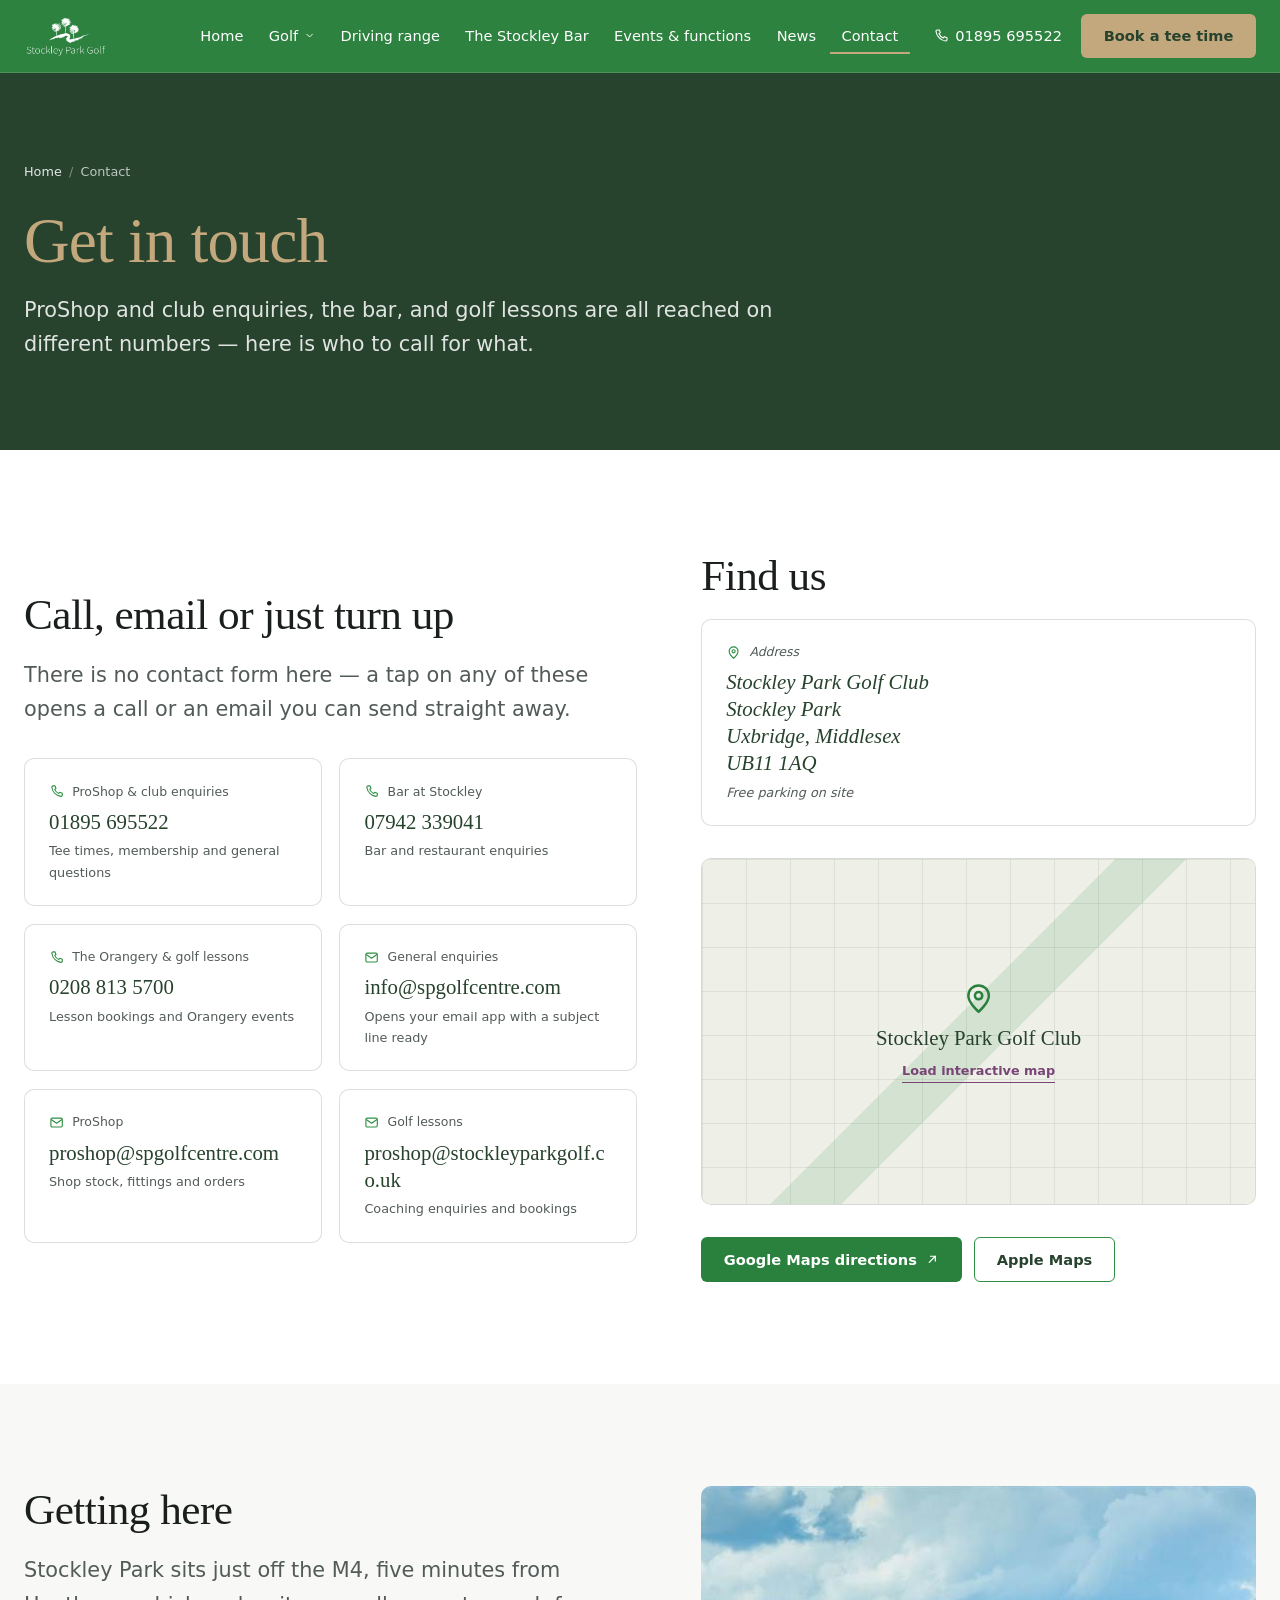
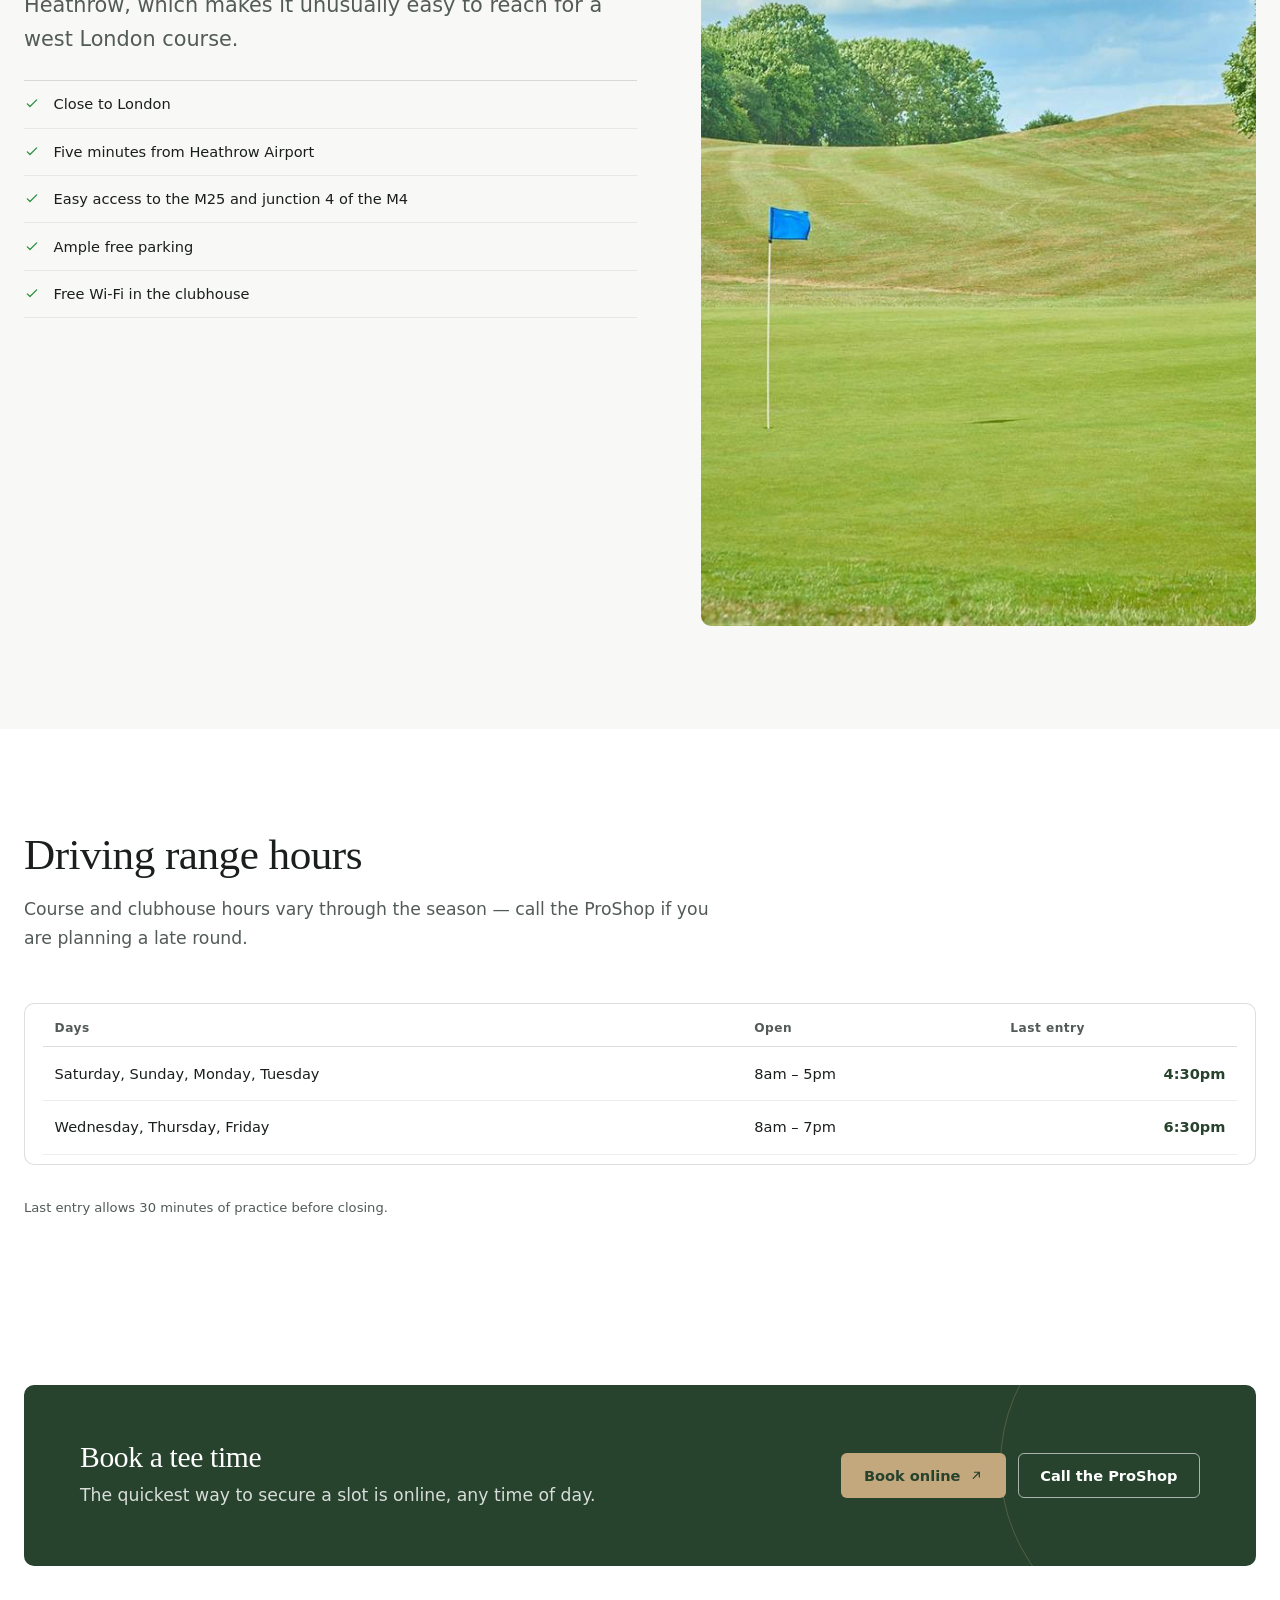
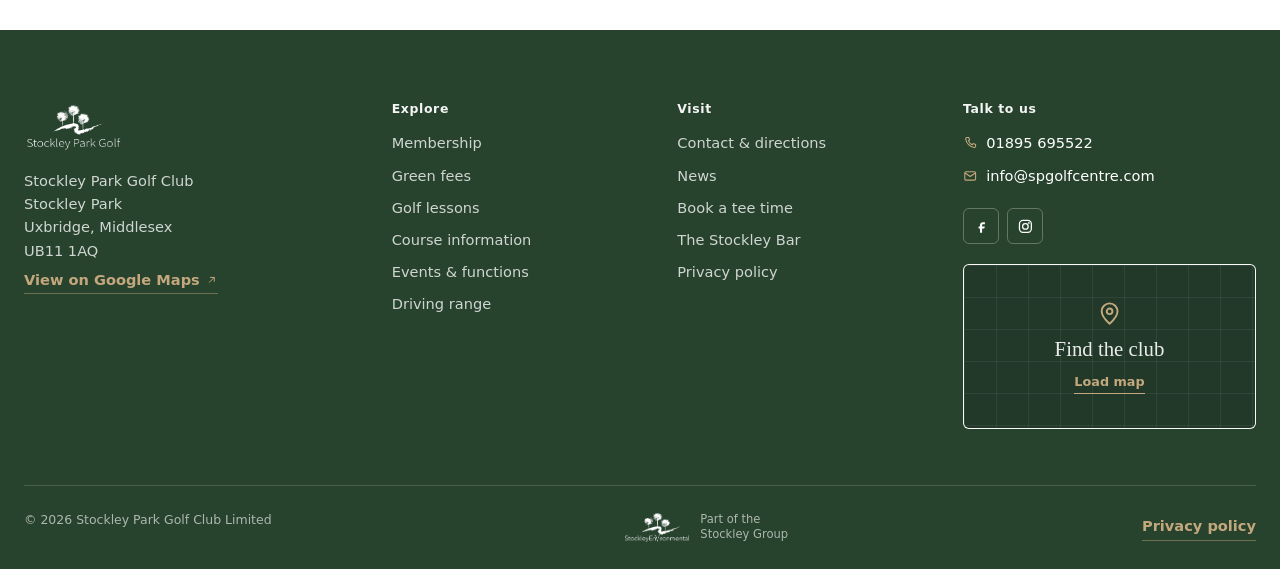
==== commit 29500234: "init" ====
--- a/contact.html
+++ b/contact.html
@@ -197,9 +197,9 @@
   </section>
 
   <section class="section section--alt" aria-labelledby="directions-title">
-    <div class="wrap split split--reverse">
+    <div class="wrap split split--reverse split--start">
       <div class="split__media">
-        <img src="assets/images/course-putting-green.jpg" alt="The approach to a green at Stockley Park with trees behind" width="1600" height="1068" loading="lazy" decoding="async">
+        <img src="assets/images/course-putting-green.jpg" alt="The approach to a green at Stockley Park with trees behind" width="1200" height="801" loading="lazy" decoding="async">
       </div>
       <div class="split__body">
         <h2 id="directions-title">Getting here</h2>
--- a/css/styles.css
+++ b/css/styles.css
@@ -263,7 +263,7 @@
   position: sticky;
   top: 0;
   z-index: 100;
-  background: rgba(42, 128, 61, 0.97);
+  background: rgba(42, 128, 61, 0.985);
   -webkit-backdrop-filter: saturate(1.4) blur(10px);
   backdrop-filter: saturate(1.4) blur(10px);
   border-bottom: 1px solid rgba(255, 255, 255, 0.14);
@@ -333,7 +333,7 @@
   border: 0;
   border-radius: var(--radius-sm);
   background: transparent;
-  color: rgba(255, 255, 255, 0.94);
+  color: #fff;
   font: inherit;
   font-size: var(--step--1);
   font-weight: 500;
@@ -482,7 +482,7 @@
 }
 
 .btn:hover {
-  background: var(--color-primary);
+  background: #256f37;
   transform: translateY(-2px);
   box-shadow: var(--lift-hover);
 }
@@ -533,8 +533,8 @@
 }
 
 .btn--outline:hover {
-  background: var(--color-primary);
-  border-color: var(--color-primary);
+  background: var(--color-primary-deep);
+  border-color: var(--color-primary-deep);
   color: #fff;
 }
 
@@ -552,6 +552,15 @@
   flex-wrap: wrap;
   gap: 0.75rem;
   align-items: center;
+}
+
+.subhead {
+  font-family: var(--font-sans);
+  font-size: 0.78rem;
+  font-weight: 600;
+  letter-spacing: 0.05em;
+  color: var(--color-muted);
+  margin: 1.25rem 0 0.5rem;
 }
 
 /* Inline text link */
@@ -571,6 +580,16 @@
 .link-arrow:hover {
   border-color: var(--color-plum);
   color: var(--color-primary-ink);
+}
+
+.site-footer .link-arrow {
+  color: var(--color-accent);
+  border-bottom-color: rgba(195, 168, 125, 0.45);
+}
+
+.site-footer .link-arrow:hover {
+  color: #fff;
+  border-bottom-color: #fff;
 }
 
 .link-arrow svg {
@@ -773,6 +792,14 @@
 
 .split--reverse .split__media {
   order: 2;
+}
+
+.split--start {
+  align-items: start;
+}
+
+.split--start .split__media img {
+  aspect-ratio: 3 / 4;
 }
 
 .split__media {
